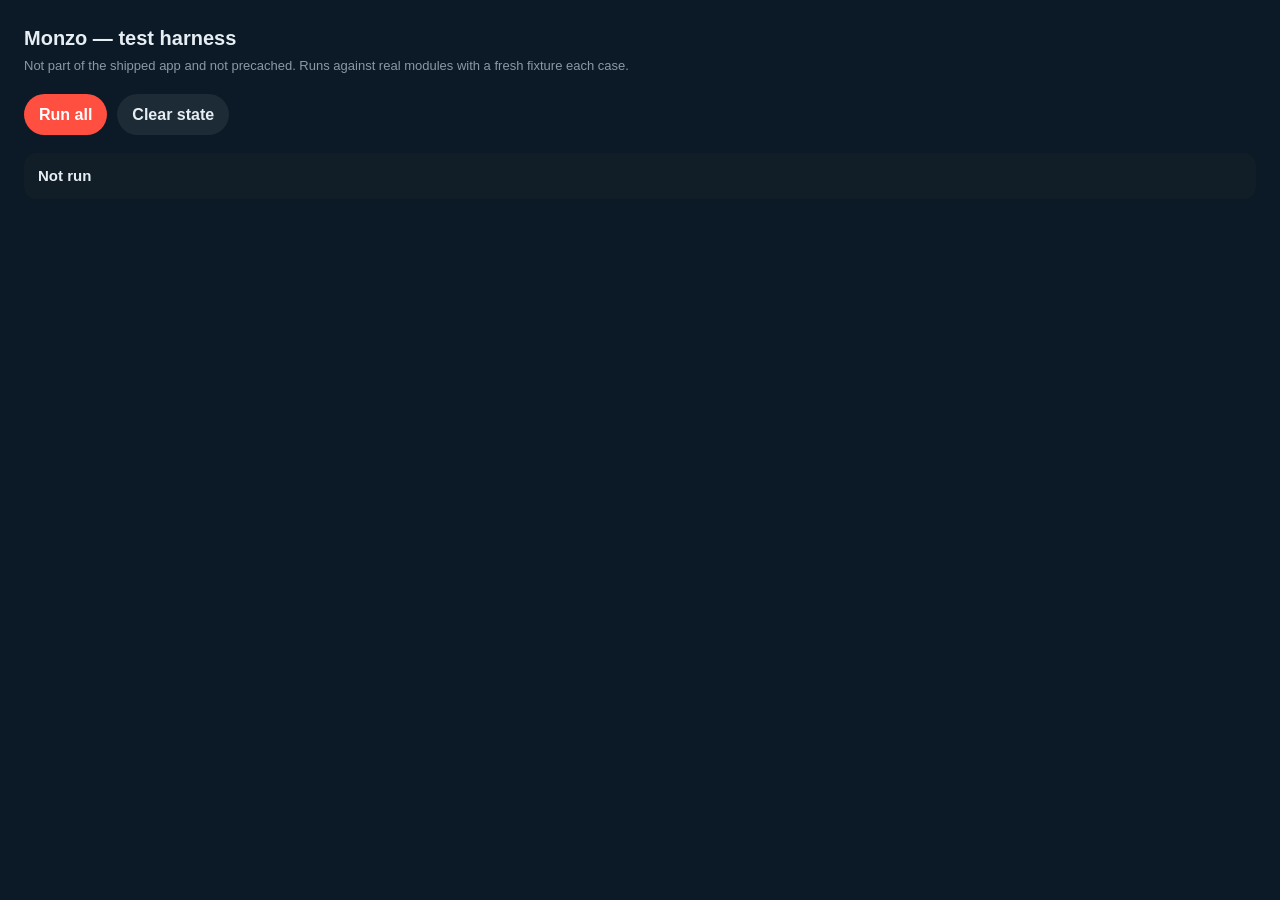
==== test.html @ f3c64872 "Add initial test harness in test.html" ====
<!DOCTYPE html>
<html lang="en-GB">
<head>
<meta charset="utf-8">
<meta name="viewport" content="width=device-width,initial-scale=1">
<title>Monzo — tests</title>
<style>
  body{font-family:-apple-system,BlinkMacSystemFont,"Segoe UI",Inter,Roboto,Arial,sans-serif;
    background:#0b1a26;color:#e7eef3;margin:0;padding:24px;line-height:1.45}
  h1{font-size:20px;margin:0 0 4px}
  .sub{color:#8a99a5;font-size:13px;margin-bottom:18px}
  .bar{display:flex;gap:10px;margin-bottom:18px;flex-wrap:wrap}
  button{font:inherit;padding:9px 15px;border-radius:500px;border:0;cursor:pointer;
    background:#FF4F40;color:#fff;font-weight:600}
  button.ghost{background:#1c2b36;color:#e7eef3}
  ol{list-style:none;padding:0;margin:0}
  li{display:flex;gap:10px;align-items:flex-start;padding:9px 12px;border-radius:10px;margin-bottom:6px;
    background:#111e28;font-size:14px}
  li.pass{border-left:3px solid #0f9d58}
  li.fail{border-left:3px solid #d9342b;background:#241416}
  .mark{font-weight:700;flex:0 0 auto}
  .pass .mark{color:#5fd08a}
  .fail .mark{color:#ff8b80}
  .err{display:block;color:#ffb4ab;font-size:12.5px;margin-top:3px;font-family:ui-monospace,monospace}
  #summary{font-size:15px;font-weight:700;margin:16px 0;padding:12px 14px;border-radius:12px;background:#111e28}
  #summary.good{background:#12301f;color:#7de0a2}
  #summary.bad{background:#331715;color:#ff9c90}
</style>
</head>
<body>
<h1>Monzo — test harness</h1>
<div class="sub">Not part of the shipped app and not precached. Runs against real modules with a fresh fixture each case.</div>
<div class="bar">
  <button id="run">Run all</button>
  <button class="ghost" id="reset">Clear state</button>
</div>
<div id="summary">Not run</div>
<ol id="out"></ol>

<script type="module">
import {
  fmt, round2, prettyDate, TODAY, MONTHS,
  freshState, load, getState, migrate, VERSION,
  balanceSeries, leftToSpend, balNow, isaBal, flexAvail, tyUsed,
  moveToPot, sendMoney, addVirtualCard, setPlan, flexPurchase, runTick,
  billsbackOptIn, billsbackDraw, challengeSave, arrangeOverdraft, takeLoan
} from './src/core.js';
import { buildSeed, PLANS, TARGET_ISA, BB_CAP } from './src/data.js';

const KEY = 'monzo_v12';
const out = document.getElementById('out');
const summary = document.getElementById('summary');
const results = [];

function test(name, fn){
  try { fn(); results.push({ name, ok: true }); }
  catch (e){ results.push({ name, ok: false, err: e.message }); }
}
const eq = (a, b, msg) => { if (a !== b) throw new Error(msg || `expected ${b}, got ${a}`); };
const near = (a, b, tol, msg) => { if (Math.abs(a - b) > tol) throw new Error(msg || `expected ~${b}, got ${a}`); };
const ok = (v, msg) => { if (!v) throw new Error(msg || 'expected truthy'); };

function withState(mutate){
  const s = freshState();
  if (mutate) mutate(s);
  localStorage.setItem(KEY, JSON.stringify({ ...s, revealed: [] }));
  load();
}

function bigBalance(extra){
  return [{ id: 'seed', date: TODAY, time: '09:00', name: 'Test Income', cat: 'Income',
    amt: 20000, bal: 20000, note: '', ...extra }];
}

/* ---------------- formatting ---------------- */
test('fmt renders two decimals with a pound sign', () => {
  eq(fmt(1234.5), '£1,234.50');
});
test('fmt strips the sign for negatives', () => {
  eq(fmt(-19), '£19.00');
});
test('round2 avoids float drift', () => {
  eq(round2(0.1 + 0.2), 0.3);
});
test('prettyDate labels today', () => {
  eq(prettyDate(TODAY), 'Today');
});
test('prettyDate labels yesterday', () => {
  const d = new Date(); d.setDate(d.getDate() - 1);
  eq(prettyDate(`${d.getFullYear()}-${String(d.getMonth()+1).padStart(2,'0')}-${String(d.getDate()).padStart(2,'0')}`), 'Yesterday');
});
test('prettyDate falls back to a dated string', () => {
  ok(/^\d{1,2} [A-Z][a-z]{2} \d{4}$/.test(prettyDate('2023-04-11')));
});

/* ---------------- seed integrity ---------------- */
test('ISA ledger lands exactly on the target', () => {
  const now = new Date();
  const { isa } = buildSeed(now);
  near(isa[0].value, TARGET_ISA, 0.01, `final value ${isa[0].value}`);
});
test('ISA ledger is newest first and monotonic in value', () => {
  const { isa } = buildSeed(new Date());
  for (let i = 1; i < isa.length; i++){
    ok(isa[i].date <= isa[i-1].date, `date order broken at ${i}`);
    ok(isa[i].value <= isa[i-1].value, `value order broken at ${i}`);
  }
});
test('seed account ledger carries a running balance', () => {
  const { tx } = buildSeed(new Date());
  ok(tx.length > 500, 'ledger too short');
  ok(tx.every(t => typeof t.bal === 'number' && !Number.isNaN(t.bal)), 'missing balance');
});
test('seeded balance is derived, never stored separately', () => {
  withState();
  const s = getState();
  eq(balNow(), s.tx[0].bal);
});

/* ---------------- trend ---------------- */
test('balanceSeries always returns the requested length', () => {
  withState();
  eq(balanceSeries(90).length, 90);
});
test('balanceSeries has no null holes', () => {
  withState();
  ok(balanceSeries(90).every(p => typeof p.v === 'number'));
});
test('balanceSeries survives a single-day window', () => {
  withState();
  ok(balanceSeries(1).length >= 1);
});
test('balanceSeries carries a flat ledger without breaking', () => {
  withState(s => { s.tx = [{ id: 'a', date: TODAY, time: '09:00', name: 'X', cat: 'Income', amt: 100, bal: 100, note: '' }]; });
  const series = balanceSeries(30);
  eq(series.length, 30);
  ok(series.every(p => p.v === 100));
});

/* ---------------- left to spend ---------------- */
test('leftToSpend stays positive with a healthy balance', () => {
  withState(s => { s.tx = bigBalance(); });
  ok(leftToSpend() > 0, `got ${leftToSpend()}`);
});
test('leftToSpend floors at zero when the balance is empty', () => {
  withState(s => { s.tx = [{ id: 'a', date: TODAY, time: '09:00', name: 'X', cat: 'Income', amt: 0, bal: 0, note: '' }]; });
  eq(leftToSpend(), 0);
});
test('leftToSpend subtracts committed bills', () => {
  withState(s => { s.tx = bigBalance(); });
  const before = leftToSpend();
  ok(before < balNow(), 'committed bills not deducted');
});

/* ---------------- pots ---------------- */
test('moveToPot rejects more than the balance', () => {
  withState(s => { s.tx = [{ id: 'a', date: TODAY, time: '09:00', name: 'X', cat: 'Income', amt: 50, bal: 50, note: '' }]; });
  const res = moveToPot(getState().pots[0].id, 500, 'in');
  eq(res.ok, false);
});
test('moveToPot moves money and writes a transfer', () => {
  withState(s => { s.tx = bigBalance(); });
  const pot = getState().pots[0], before = pot.bal, txBefore = getState().tx.length;
  const res = moveToPot(pot.id, 100, 'in');
  eq(res.ok, true);
  eq(round2(getState().pots[0].bal), round2(before + 100));
  eq(getState().tx.length, txBefore + 1);
  eq(getState().tx[0].cat, 'Transfers');
});
test('moveToPot rejects withdrawing more than the pot holds', () => {
  withState(s => { s.tx = bigBalance(); s.pots[0].bal = 10; });
  eq(moveToPot(getState().pots[0].id, 100, 'out').ok, false);
});

/* ---------------- payments ---------------- */
test('sendMoney rejects more than the balance', () => {
  withState(s => { s.tx = [{ id: 'a', date: TODAY, time: '09:00', name: 'X', cat: 'Income', amt: 5, bal: 5, note: '' }]; });
  eq(sendMoney(getState().payees[0].id, 100, 'Test').ok, false);
});
test('sendMoney debits and stamps the payee as recent', () => {
  withState(s => { s.tx = bigBalance(); });
  const payee = getState().payees[1];
  const res = sendMoney(payee.id, 25, 'Rent share');
  eq(res.ok, true);
  eq(getState().tx[0].amt, -25);
  eq(getState().payees.find(p => p.id === payee.id).last, TODAY);
});

/* ---------------- plans ---------------- */
test('free plan blocks virtual cards', () => {
  withState(s => { s.plan = 'free'; s.vcards = []; });
  eq(addVirtualCard().ok, false);
});
test('Max allows a virtual card up to the live cap', () => {
  withState(s => { s.plan = 'max'; s.vcards = []; });
  eq(addVirtualCard().ok, true);
});
test('virtual cards stop at the live cap', () => {
  withState(s => { s.plan = 'max'; });
  while (getState().vcards.length < PLANS.max.vcLive) addVirtualCard();
  eq(addVirtualCard().ok, false);
});
test('switching plan charges only the difference', () => {
  withState(s => { s.plan = 'extra'; s.tx = bigBalance(); });
  const before = balNow();
  setPlan('perks');
  near(before - balNow(), PLANS.perks.price - PLANS.extra.price, 0.01);
});
test('downgrading charges nothing', () => {
  withState(s => { s.plan = 'max'; s.tx = bigBalance(); });
  const before = balNow();
  setPlan('free');
  eq(balNow(), before);
});

/* ---------------- flex ---------------- */
test('flexPurchase refuses more than the available limit', () => {
  withState();
  eq(flexPurchase('Test', flexAvail() + 1, 3).ok, false);
});
test('flexPurchase reduces the available limit', () => {
  withState();
  const before = flexAvail();
  eq(flexPurchase('Test', 300, 3).ok, true);
  near(before - flexAvail(), 300, 0.01);
});
test('a three month plan is interest free', () => {
  withState();
  flexPurchase('Test', 300, 3);
  near(getState().flex.plans[0].monthly, 100, 0.01);
});
test('a twelve month plan carries interest', () => {
  withState();
  flexPurchase('Test', 1200, 12);
  ok(getState().flex.plans[0].monthly > 100);
});
test('runTick clears a plan and restores the limit', () => {
  withState(s => {
    s.tx = bigBalance();
    s.flex.used = 100;
    s.flex.plans = [{ id: 'p', name: 'Test', amount: 100, remaining: 100, term: 3, monthly: 33.34 }];
    s.lastTick = '';
  });
  runTick(); runTick(); runTick(); runTick();
  eq(getState().flex.plans.length, 0);
  eq(round2(getState().flex.used), 0);
});

/* ---------------- loans ---------------- */
test('takeLoan rejects amounts under £1,000', () => {
  withState();
  eq(takeLoan(500, 24).ok, false);
});
test('takeLoan rejects amounts over £35,000', () => {
  withState();
  eq(takeLoan(40000, 24).ok, false);
});
test('takeLoan credits the account and records the agreement', () => {
  withState(s => { s.tx = bigBalance(); });
  const before = balNow();
  eq(takeLoan(5000, 24).ok, true);
  near(balNow() - before, 5000, 0.01);
  eq(getState().loans.length, 1);
});
test('loan repayments amortise the outstanding balance', () => {
  withState(s => { s.tx = bigBalance(); s.lastTick = ''; });
  takeLoan(2000, 12);
  const start = getState().loans[0].outstanding;
  runTick();
  ok(getState().loans[0].outstanding < start, 'outstanding did not fall');
});

/* ---------------- overdraft ---------------- */
test('overdraft over £1,000 is priced at 19%', () => {
  withState();
  arrangeOverdraft(1500);
  eq(getState().overdraft.rate, 19);
});
test('overdraft under £1,000 is priced at 29%', () => {
  withState();
  arrangeOverdraft(500);
  eq(getState().overdraft.rate, 29);
});

/* ---------------- challenge ---------------- */
test('challenge starts at 1p', () => {
  withState(s => { s.tx = bigBalance(); });
  const res = challengeSave();
  eq(res.ok, true);
  near(res.amt, 0.01, 0.001);
});
test('challenge refuses past day 365', () => {
  withState(s => { s.tx = bigBalance(); s.challenge = { day: 365, saved: 667.95 }; });
  eq(challengeSave().ok, false);
});

/* ---------------- billsback ---------------- */
test('billsback needs a qualifying plan', () => {
  withState(s => { s.plan = 'free'; s.billsback = { optIn: true, history: [] }; });
  eq(billsbackOptIn().ok, false);
});
test('billsback draw needs opt-in', () => {
  withState(s => { s.plan = 'extra'; s.billsback = { optIn: false, history: [] }; });
  eq(billsbackDraw().ok, false);
});
test('billsback pays back no more than the cap', () => {
  withState(s => {
    s.plan = 'extra';
    s.billsback = { optIn: true, history: [] };
    s.tx = [{ id: 'b', date: TODAY, time: '06:00', name: 'British Gas', cat: 'Bills',
      amt: -400, bal: 5000, note: '' }];
  });
  const real = Math.random;
  Math.random = () => 0.01;            // force a win and a stable pick
  try {
    const res = billsbackDraw();
    eq(res.ok, true);
    eq(res.won, true);
    ok(res.amount <= BB_CAP, `paid back ${res.amount}`);
    near(res.amount, BB_CAP, 0.01);
  } finally { Math.random = real; }
});
test('billsback only counts bills from the provider list', () => {
  withState(s => {
    s.plan = 'extra';
    s.billsback = { optIn: true, history: [] };
    s.tx = [{ id: 'b', date: TODAY, time: '06:00', name: 'Corner Shop', cat: 'Bills',
      amt: -400, bal: 5000, note: '' }];
  });
  eq(billsbackDraw().ok, false);
});

/* ---------------- ISA ---------------- */
test('allowance used only counts subscriptions this tax year', () => {
  withState();
  ok(tyUsed() >= 0 && tyUsed() <= 20000);
});

/* ---------------- migrations ---------------- */
test('a v11 blob migrates forward without losing data', () => {
  localStorage.setItem(KEY, JSON.stringify({
    v: 11, tx: [{ id: 'a', date: TODAY, time: '09:00', name: 'Keep', cat: 'Income', amt: 1, bal: 1, note: '' }],
    isa: [], pots: [], targets: { Groceries: 100 }, payees: [], sos: [], tabs: [], vcards: [],
    profile: { name: 'Jason Armstrong' }, plan: 'max', pin: '2580'
  }));
  load();
  const s = getState();
  eq(s.v, VERSION);
  eq(s.tx[0].name, 'Keep');
  ok(Array.isArray(s.flex.plans));
  ok(Array.isArray(s.loans));
  ok(Array.isArray(s.connected));
  ok(typeof s.billsback.optIn === 'boolean');
  ok(s.layout.length > 0);
});
test('migrate is idempotent', () => {
  const once = migrate({ v: 11, tx: [], isa: [], pots: [], targets: {} });
  const twice = migrate({ ...once });
  eq(twice.v, once.v);
  eq(twice.layout.length, once.layout.length);
});
test('a newer blob falls back to a fresh state', () => {
  localStorage.setItem(KEY, JSON.stringify({ v: 99 }));
  load();
  eq(getState().v, VERSION);
  ok(getState().tx.length > 0);
});

/* ---------------- runner ---------------- */
function render(){
  out.innerHTML = '';
  let passed = 0;
  results.forEach(r => {
    const li = document.createElement('li');
    li.className = r.ok ? 'pass' : 'fail';
    li.innerHTML = `<span class="mark">${r.ok ? '✓' : '✗'}</span>
      <span>${r.name}${r.ok ? '' : `<span class="err">${r.err}</span>`}</span>`;
    out.appendChild(li);
    if (r.ok) passed++;
  });
  const failed = results.length - passed;
  summary.className = failed ? 'bad' : 'good';
  summary.textContent = failed
    ? `${failed} failed · ${passed} passed`
    : `All ${passed} passed`;
}

document.getElementById('run').onclick = () => {
  results.length = 0;
  render();
  location.reload();
};

document.getElementById('reset').onclick = () => {
  localStorage.removeItem(KEY);
  location.reload();
};

render();
</script>
</body>
</html>
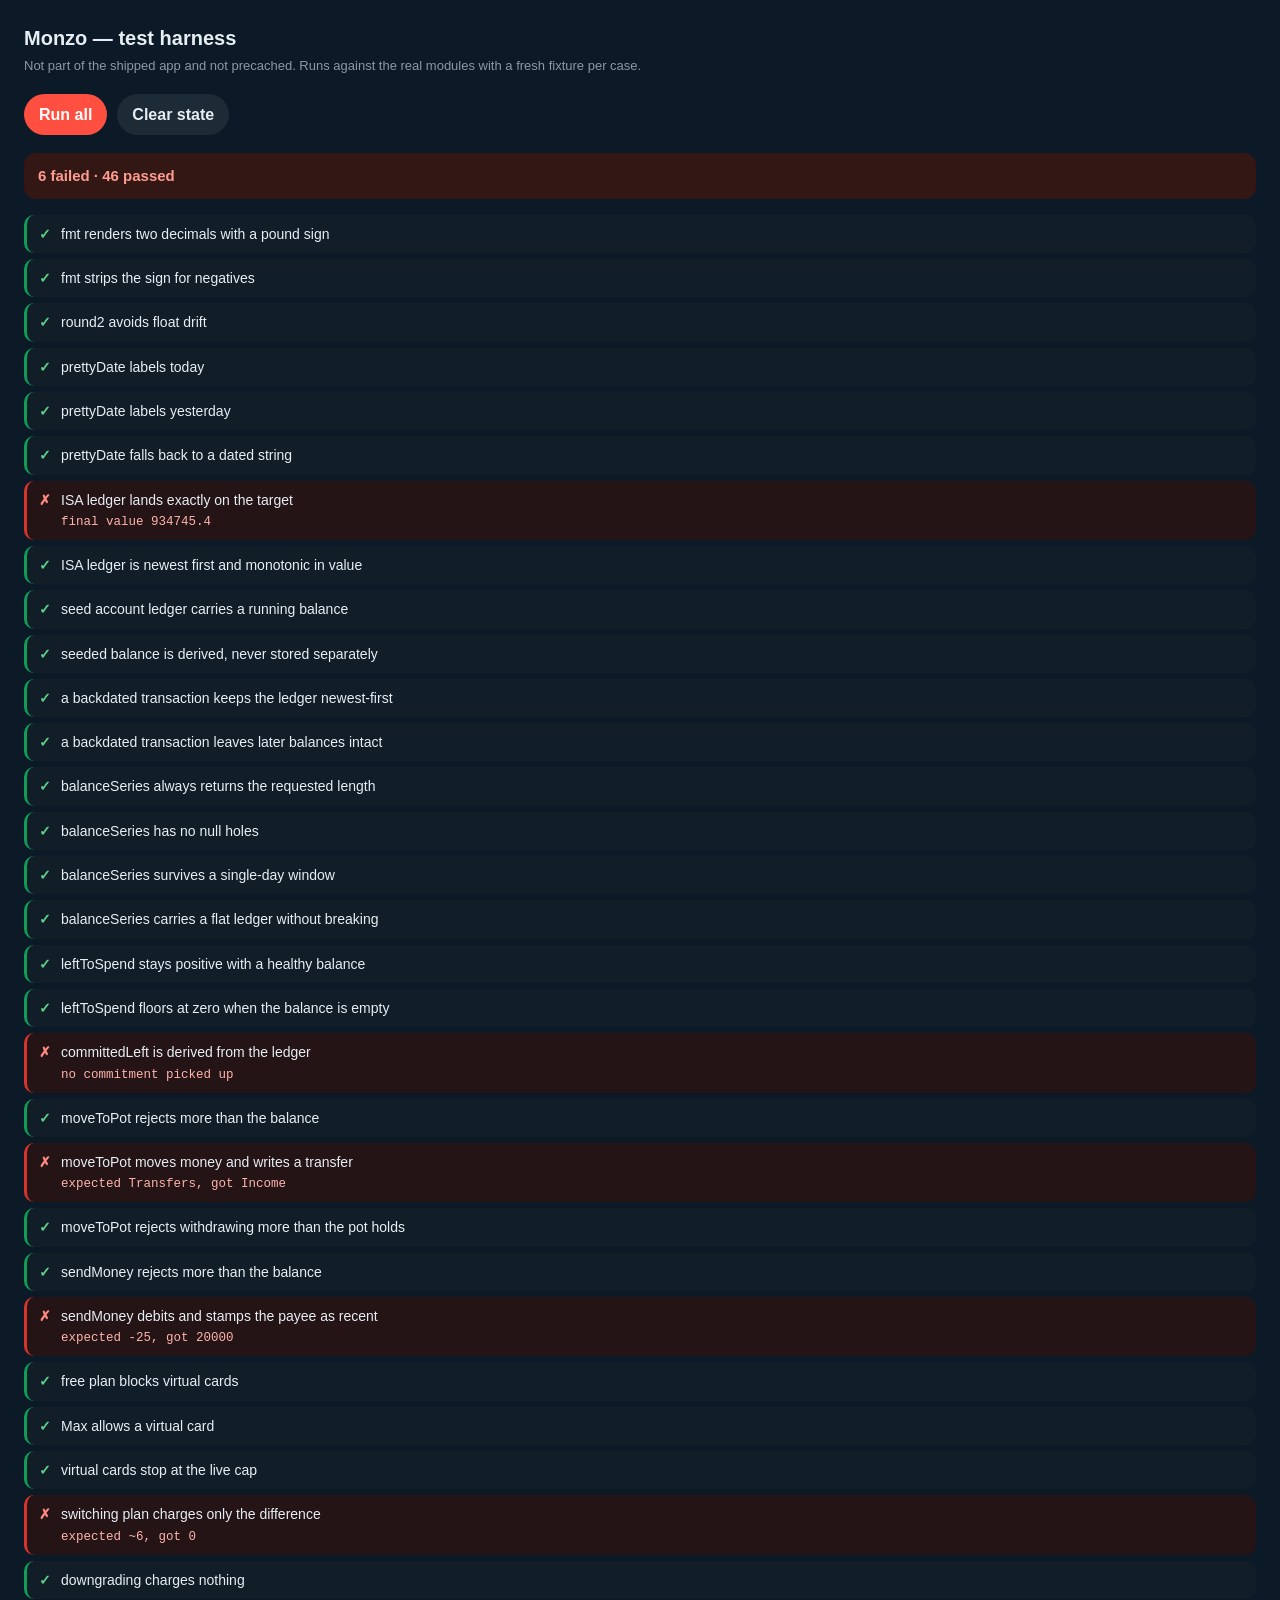
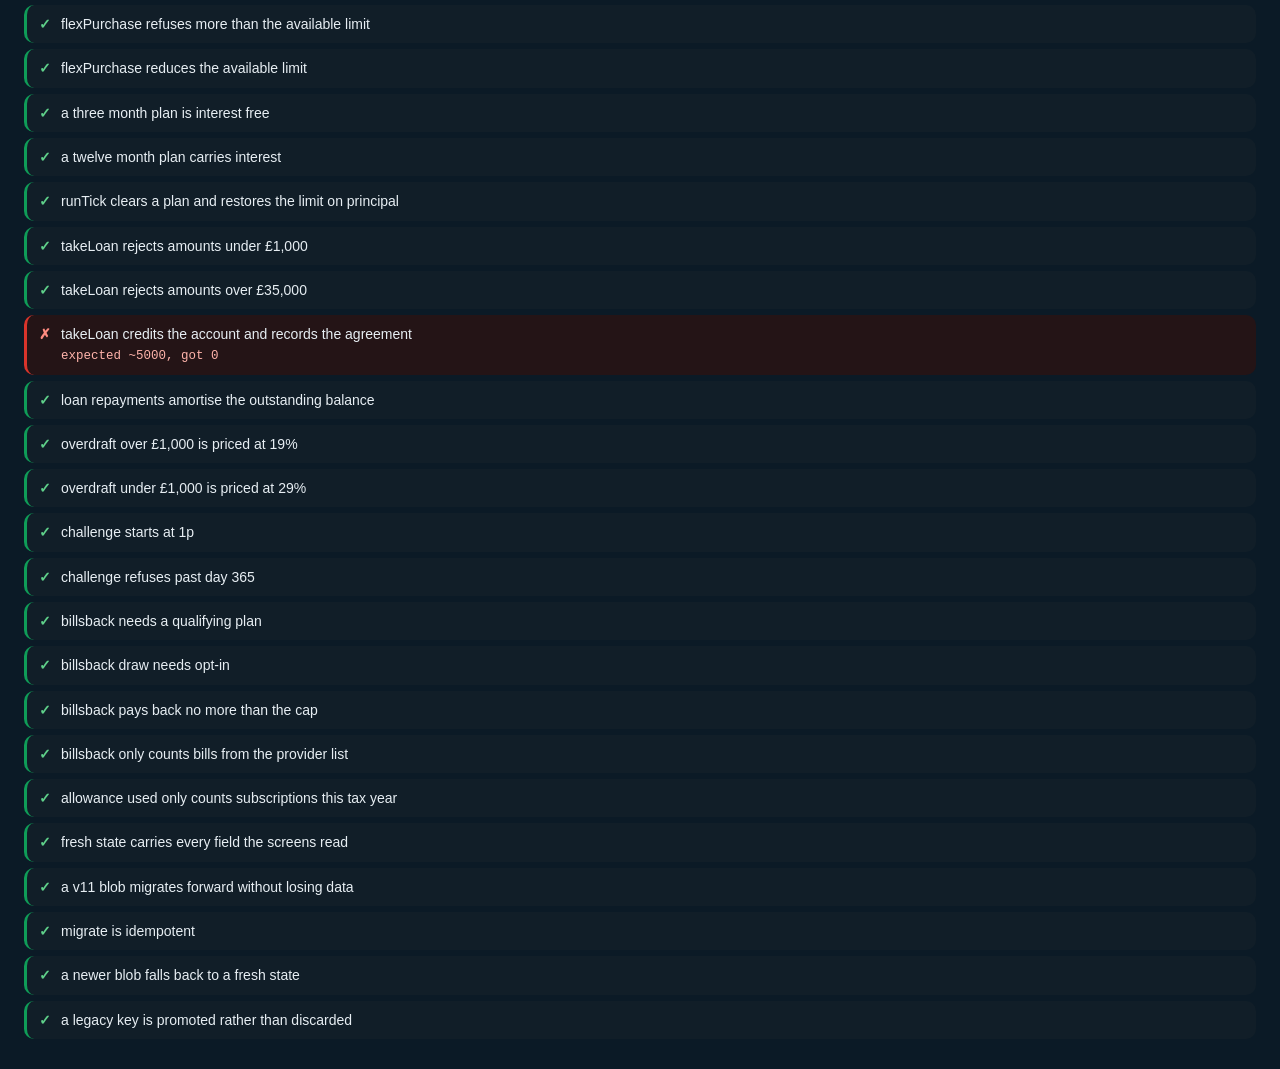
==== commit 6fc80e2e: "Update test harness for better structure and readability Refactor test harness to improve clarity an" ====
--- a/test.html
+++ b/test.html
@@ -14,8 +14,8 @@
     background:#FF4F40;color:#fff;font-weight:600}
   button.ghost{background:#1c2b36;color:#e7eef3}
   ol{list-style:none;padding:0;margin:0}
-  li{display:flex;gap:10px;align-items:flex-start;padding:9px 12px;border-radius:10px;margin-bottom:6px;
-    background:#111e28;font-size:14px}
+  li{display:flex;gap:10px;align-items:flex-start;padding:9px 12px;border-radius:10px;
+    margin-bottom:6px;background:#111e28;font-size:14px}
   li.pass{border-left:3px solid #0f9d58}
   li.fail{border-left:3px solid #d9342b;background:#241416}
   .mark{font-weight:700;flex:0 0 auto}
@@ -29,7 +29,7 @@
 </head>
 <body>
 <h1>Monzo — test harness</h1>
-<div class="sub">Not part of the shipped app and not precached. Runs against real modules with a fresh fixture each case.</div>
+<div class="sub">Not part of the shipped app and not precached. Runs against the real modules with a fresh fixture per case.</div>
 <div class="bar">
   <button id="run">Run all</button>
   <button class="ghost" id="reset">Clear state</button>
@@ -38,365 +38,49 @@
 <ol id="out"></ol>
 
 <script type="module">
-import {
-  fmt, round2, prettyDate, TODAY, MONTHS,
-  freshState, load, getState, migrate, VERSION,
-  balanceSeries, leftToSpend, balNow, isaBal, flexAvail, tyUsed,
-  moveToPot, sendMoney, addVirtualCard, setPlan, flexPurchase, runTick,
-  billsbackOptIn, billsbackDraw, challengeSave, arrangeOverdraft, takeLoan
-} from './src/core.js';
-import { buildSeed, PLANS, TARGET_ISA, BB_CAP } from './src/data.js';
+import { run } from './test/cases.mjs';
+import * as core from './core.js';
 
-const KEY = 'monzo_v12';
 const out = document.getElementById('out');
 const summary = document.getElementById('summary');
 const results = [];
 
-function test(name, fn){
-  try { fn(); results.push({ name, ok: true }); }
-  catch (e){ results.push({ name, ok: false, err: e.message }); }
-}
 const eq = (a, b, msg) => { if (a !== b) throw new Error(msg || `expected ${b}, got ${a}`); };
 const near = (a, b, tol, msg) => { if (Math.abs(a - b) > tol) throw new Error(msg || `expected ~${b}, got ${a}`); };
 const ok = (v, msg) => { if (!v) throw new Error(msg || 'expected truthy'); };
 
 function withState(mutate){
-  const s = freshState();
+  const s = core.freshState();
   if (mutate) mutate(s);
-  localStorage.setItem(KEY, JSON.stringify({ ...s, revealed: [] }));
-  load();
+  localStorage.clear();
+  localStorage.setItem(core.KEY, JSON.stringify({ ...s, revealed: [] }));
+  core.load();
 }
 
-function bigBalance(extra){
-  return [{ id: 'seed', date: TODAY, time: '09:00', name: 'Test Income', cat: 'Income',
-    amt: 20000, bal: 20000, note: '', ...extra }];
-}
-
-/* ---------------- formatting ---------------- */
-test('fmt renders two decimals with a pound sign', () => {
-  eq(fmt(1234.5), '£1,234.50');
-});
-test('fmt strips the sign for negatives', () => {
-  eq(fmt(-19), '£19.00');
-});
-test('round2 avoids float drift', () => {
-  eq(round2(0.1 + 0.2), 0.3);
-});
-test('prettyDate labels today', () => {
-  eq(prettyDate(TODAY), 'Today');
-});
-test('prettyDate labels yesterday', () => {
-  const d = new Date(); d.setDate(d.getDate() - 1);
-  eq(prettyDate(`${d.getFullYear()}-${String(d.getMonth()+1).padStart(2,'0')}-${String(d.getDate()).padStart(2,'0')}`), 'Yesterday');
-});
-test('prettyDate falls back to a dated string', () => {
-  ok(/^\d{1,2} [A-Z][a-z]{2} \d{4}$/.test(prettyDate('2023-04-11')));
+run({
+  test(name, fn){
+    try { fn(); results.push({ name, ok: true }); }
+    catch (e){ results.push({ name, ok: false, err: e.message }); }
+  },
+  eq, near, ok, withState
 });
 
-/* ---------------- seed integrity ---------------- */
-test('ISA ledger lands exactly on the target', () => {
-  const now = new Date();
-  const { isa } = buildSeed(now);
-  near(isa[0].value, TARGET_ISA, 0.01, `final value ${isa[0].value}`);
+let passed = 0;
+out.innerHTML = '';
+results.forEach(r => {
+  const li = document.createElement('li');
+  li.className = r.ok ? 'pass' : 'fail';
+  li.innerHTML = `<span class="mark">${r.ok ? '✓' : '✗'}</span>
+    <span>${r.name}${r.ok ? '' : `<span class="err">${r.err}</span>`}</span>`;
+  out.appendChild(li);
+  if (r.ok) passed++;
 });
-test('ISA ledger is newest first and monotonic in value', () => {
-  const { isa } = buildSeed(new Date());
-  for (let i = 1; i < isa.length; i++){
-    ok(isa[i].date <= isa[i-1].date, `date order broken at ${i}`);
-    ok(isa[i].value <= isa[i-1].value, `value order broken at ${i}`);
-  }
-});
-test('seed account ledger carries a running balance', () => {
-  const { tx } = buildSeed(new Date());
-  ok(tx.length > 500, 'ledger too short');
-  ok(tx.every(t => typeof t.bal === 'number' && !Number.isNaN(t.bal)), 'missing balance');
-});
-test('seeded balance is derived, never stored separately', () => {
-  withState();
-  const s = getState();
-  eq(balNow(), s.tx[0].bal);
-});
+const failed = results.length - passed;
+summary.className = failed ? 'bad' : 'good';
+summary.textContent = failed ? `${failed} failed · ${passed} passed` : `All ${passed} passed`;
 
-/* ---------------- trend ---------------- */
-test('balanceSeries always returns the requested length', () => {
-  withState();
-  eq(balanceSeries(90).length, 90);
-});
-test('balanceSeries has no null holes', () => {
-  withState();
-  ok(balanceSeries(90).every(p => typeof p.v === 'number'));
-});
-test('balanceSeries survives a single-day window', () => {
-  withState();
-  ok(balanceSeries(1).length >= 1);
-});
-test('balanceSeries carries a flat ledger without breaking', () => {
-  withState(s => { s.tx = [{ id: 'a', date: TODAY, time: '09:00', name: 'X', cat: 'Income', amt: 100, bal: 100, note: '' }]; });
-  const series = balanceSeries(30);
-  eq(series.length, 30);
-  ok(series.every(p => p.v === 100));
-});
-
-/* ---------------- left to spend ---------------- */
-test('leftToSpend stays positive with a healthy balance', () => {
-  withState(s => { s.tx = bigBalance(); });
-  ok(leftToSpend() > 0, `got ${leftToSpend()}`);
-});
-test('leftToSpend floors at zero when the balance is empty', () => {
-  withState(s => { s.tx = [{ id: 'a', date: TODAY, time: '09:00', name: 'X', cat: 'Income', amt: 0, bal: 0, note: '' }]; });
-  eq(leftToSpend(), 0);
-});
-test('leftToSpend subtracts committed bills', () => {
-  withState(s => { s.tx = bigBalance(); });
-  const before = leftToSpend();
-  ok(before < balNow(), 'committed bills not deducted');
-});
-
-/* ---------------- pots ---------------- */
-test('moveToPot rejects more than the balance', () => {
-  withState(s => { s.tx = [{ id: 'a', date: TODAY, time: '09:00', name: 'X', cat: 'Income', amt: 50, bal: 50, note: '' }]; });
-  const res = moveToPot(getState().pots[0].id, 500, 'in');
-  eq(res.ok, false);
-});
-test('moveToPot moves money and writes a transfer', () => {
-  withState(s => { s.tx = bigBalance(); });
-  const pot = getState().pots[0], before = pot.bal, txBefore = getState().tx.length;
-  const res = moveToPot(pot.id, 100, 'in');
-  eq(res.ok, true);
-  eq(round2(getState().pots[0].bal), round2(before + 100));
-  eq(getState().tx.length, txBefore + 1);
-  eq(getState().tx[0].cat, 'Transfers');
-});
-test('moveToPot rejects withdrawing more than the pot holds', () => {
-  withState(s => { s.tx = bigBalance(); s.pots[0].bal = 10; });
-  eq(moveToPot(getState().pots[0].id, 100, 'out').ok, false);
-});
-
-/* ---------------- payments ---------------- */
-test('sendMoney rejects more than the balance', () => {
-  withState(s => { s.tx = [{ id: 'a', date: TODAY, time: '09:00', name: 'X', cat: 'Income', amt: 5, bal: 5, note: '' }]; });
-  eq(sendMoney(getState().payees[0].id, 100, 'Test').ok, false);
-});
-test('sendMoney debits and stamps the payee as recent', () => {
-  withState(s => { s.tx = bigBalance(); });
-  const payee = getState().payees[1];
-  const res = sendMoney(payee.id, 25, 'Rent share');
-  eq(res.ok, true);
-  eq(getState().tx[0].amt, -25);
-  eq(getState().payees.find(p => p.id === payee.id).last, TODAY);
-});
-
-/* ---------------- plans ---------------- */
-test('free plan blocks virtual cards', () => {
-  withState(s => { s.plan = 'free'; s.vcards = []; });
-  eq(addVirtualCard().ok, false);
-});
-test('Max allows a virtual card up to the live cap', () => {
-  withState(s => { s.plan = 'max'; s.vcards = []; });
-  eq(addVirtualCard().ok, true);
-});
-test('virtual cards stop at the live cap', () => {
-  withState(s => { s.plan = 'max'; });
-  while (getState().vcards.length < PLANS.max.vcLive) addVirtualCard();
-  eq(addVirtualCard().ok, false);
-});
-test('switching plan charges only the difference', () => {
-  withState(s => { s.plan = 'extra'; s.tx = bigBalance(); });
-  const before = balNow();
-  setPlan('perks');
-  near(before - balNow(), PLANS.perks.price - PLANS.extra.price, 0.01);
-});
-test('downgrading charges nothing', () => {
-  withState(s => { s.plan = 'max'; s.tx = bigBalance(); });
-  const before = balNow();
-  setPlan('free');
-  eq(balNow(), before);
-});
-
-/* ---------------- flex ---------------- */
-test('flexPurchase refuses more than the available limit', () => {
-  withState();
-  eq(flexPurchase('Test', flexAvail() + 1, 3).ok, false);
-});
-test('flexPurchase reduces the available limit', () => {
-  withState();
-  const before = flexAvail();
-  eq(flexPurchase('Test', 300, 3).ok, true);
-  near(before - flexAvail(), 300, 0.01);
-});
-test('a three month plan is interest free', () => {
-  withState();
-  flexPurchase('Test', 300, 3);
-  near(getState().flex.plans[0].monthly, 100, 0.01);
-});
-test('a twelve month plan carries interest', () => {
-  withState();
-  flexPurchase('Test', 1200, 12);
-  ok(getState().flex.plans[0].monthly > 100);
-});
-test('runTick clears a plan and restores the limit', () => {
-  withState(s => {
-    s.tx = bigBalance();
-    s.flex.used = 100;
-    s.flex.plans = [{ id: 'p', name: 'Test', amount: 100, remaining: 100, term: 3, monthly: 33.34 }];
-    s.lastTick = '';
-  });
-  runTick(); runTick(); runTick(); runTick();
-  eq(getState().flex.plans.length, 0);
-  eq(round2(getState().flex.used), 0);
-});
-
-/* ---------------- loans ---------------- */
-test('takeLoan rejects amounts under £1,000', () => {
-  withState();
-  eq(takeLoan(500, 24).ok, false);
-});
-test('takeLoan rejects amounts over £35,000', () => {
-  withState();
-  eq(takeLoan(40000, 24).ok, false);
-});
-test('takeLoan credits the account and records the agreement', () => {
-  withState(s => { s.tx = bigBalance(); });
-  const before = balNow();
-  eq(takeLoan(5000, 24).ok, true);
-  near(balNow() - before, 5000, 0.01);
-  eq(getState().loans.length, 1);
-});
-test('loan repayments amortise the outstanding balance', () => {
-  withState(s => { s.tx = bigBalance(); s.lastTick = ''; });
-  takeLoan(2000, 12);
-  const start = getState().loans[0].outstanding;
-  runTick();
-  ok(getState().loans[0].outstanding < start, 'outstanding did not fall');
-});
-
-/* ---------------- overdraft ---------------- */
-test('overdraft over £1,000 is priced at 19%', () => {
-  withState();
-  arrangeOverdraft(1500);
-  eq(getState().overdraft.rate, 19);
-});
-test('overdraft under £1,000 is priced at 29%', () => {
-  withState();
-  arrangeOverdraft(500);
-  eq(getState().overdraft.rate, 29);
-});
-
-/* ---------------- challenge ---------------- */
-test('challenge starts at 1p', () => {
-  withState(s => { s.tx = bigBalance(); });
-  const res = challengeSave();
-  eq(res.ok, true);
-  near(res.amt, 0.01, 0.001);
-});
-test('challenge refuses past day 365', () => {
-  withState(s => { s.tx = bigBalance(); s.challenge = { day: 365, saved: 667.95 }; });
-  eq(challengeSave().ok, false);
-});
-
-/* ---------------- billsback ---------------- */
-test('billsback needs a qualifying plan', () => {
-  withState(s => { s.plan = 'free'; s.billsback = { optIn: true, history: [] }; });
-  eq(billsbackOptIn().ok, false);
-});
-test('billsback draw needs opt-in', () => {
-  withState(s => { s.plan = 'extra'; s.billsback = { optIn: false, history: [] }; });
-  eq(billsbackDraw().ok, false);
-});
-test('billsback pays back no more than the cap', () => {
-  withState(s => {
-    s.plan = 'extra';
-    s.billsback = { optIn: true, history: [] };
-    s.tx = [{ id: 'b', date: TODAY, time: '06:00', name: 'British Gas', cat: 'Bills',
-      amt: -400, bal: 5000, note: '' }];
-  });
-  const real = Math.random;
-  Math.random = () => 0.01;            // force a win and a stable pick
-  try {
-    const res = billsbackDraw();
-    eq(res.ok, true);
-    eq(res.won, true);
-    ok(res.amount <= BB_CAP, `paid back ${res.amount}`);
-    near(res.amount, BB_CAP, 0.01);
-  } finally { Math.random = real; }
-});
-test('billsback only counts bills from the provider list', () => {
-  withState(s => {
-    s.plan = 'extra';
-    s.billsback = { optIn: true, history: [] };
-    s.tx = [{ id: 'b', date: TODAY, time: '06:00', name: 'Corner Shop', cat: 'Bills',
-      amt: -400, bal: 5000, note: '' }];
-  });
-  eq(billsbackDraw().ok, false);
-});
-
-/* ---------------- ISA ---------------- */
-test('allowance used only counts subscriptions this tax year', () => {
-  withState();
-  ok(tyUsed() >= 0 && tyUsed() <= 20000);
-});
-
-/* ---------------- migrations ---------------- */
-test('a v11 blob migrates forward without losing data', () => {
-  localStorage.setItem(KEY, JSON.stringify({
-    v: 11, tx: [{ id: 'a', date: TODAY, time: '09:00', name: 'Keep', cat: 'Income', amt: 1, bal: 1, note: '' }],
-    isa: [], pots: [], targets: { Groceries: 100 }, payees: [], sos: [], tabs: [], vcards: [],
-    profile: { name: 'Jason Armstrong' }, plan: 'max', pin: '2580'
-  }));
-  load();
-  const s = getState();
-  eq(s.v, VERSION);
-  eq(s.tx[0].name, 'Keep');
-  ok(Array.isArray(s.flex.plans));
-  ok(Array.isArray(s.loans));
-  ok(Array.isArray(s.connected));
-  ok(typeof s.billsback.optIn === 'boolean');
-  ok(s.layout.length > 0);
-});
-test('migrate is idempotent', () => {
-  const once = migrate({ v: 11, tx: [], isa: [], pots: [], targets: {} });
-  const twice = migrate({ ...once });
-  eq(twice.v, once.v);
-  eq(twice.layout.length, once.layout.length);
-});
-test('a newer blob falls back to a fresh state', () => {
-  localStorage.setItem(KEY, JSON.stringify({ v: 99 }));
-  load();
-  eq(getState().v, VERSION);
-  ok(getState().tx.length > 0);
-});
-
-/* ---------------- runner ---------------- */
-function render(){
-  out.innerHTML = '';
-  let passed = 0;
-  results.forEach(r => {
-    const li = document.createElement('li');
-    li.className = r.ok ? 'pass' : 'fail';
-    li.innerHTML = `<span class="mark">${r.ok ? '✓' : '✗'}</span>
-      <span>${r.name}${r.ok ? '' : `<span class="err">${r.err}</span>`}</span>`;
-    out.appendChild(li);
-    if (r.ok) passed++;
-  });
-  const failed = results.length - passed;
-  summary.className = failed ? 'bad' : 'good';
-  summary.textContent = failed
-    ? `${failed} failed · ${passed} passed`
-    : `All ${passed} passed`;
-}
-
-document.getElementById('run').onclick = () => {
-  results.length = 0;
-  render();
-  location.reload();
-};
-
-document.getElementById('reset').onclick = () => {
-  localStorage.removeItem(KEY);
-  location.reload();
-};
-
-render();
+document.getElementById('run').onclick = () => location.reload();
+document.getElementById('reset').onclick = () => { localStorage.clear(); location.reload(); };
 </script>
 </body>
 </html>
